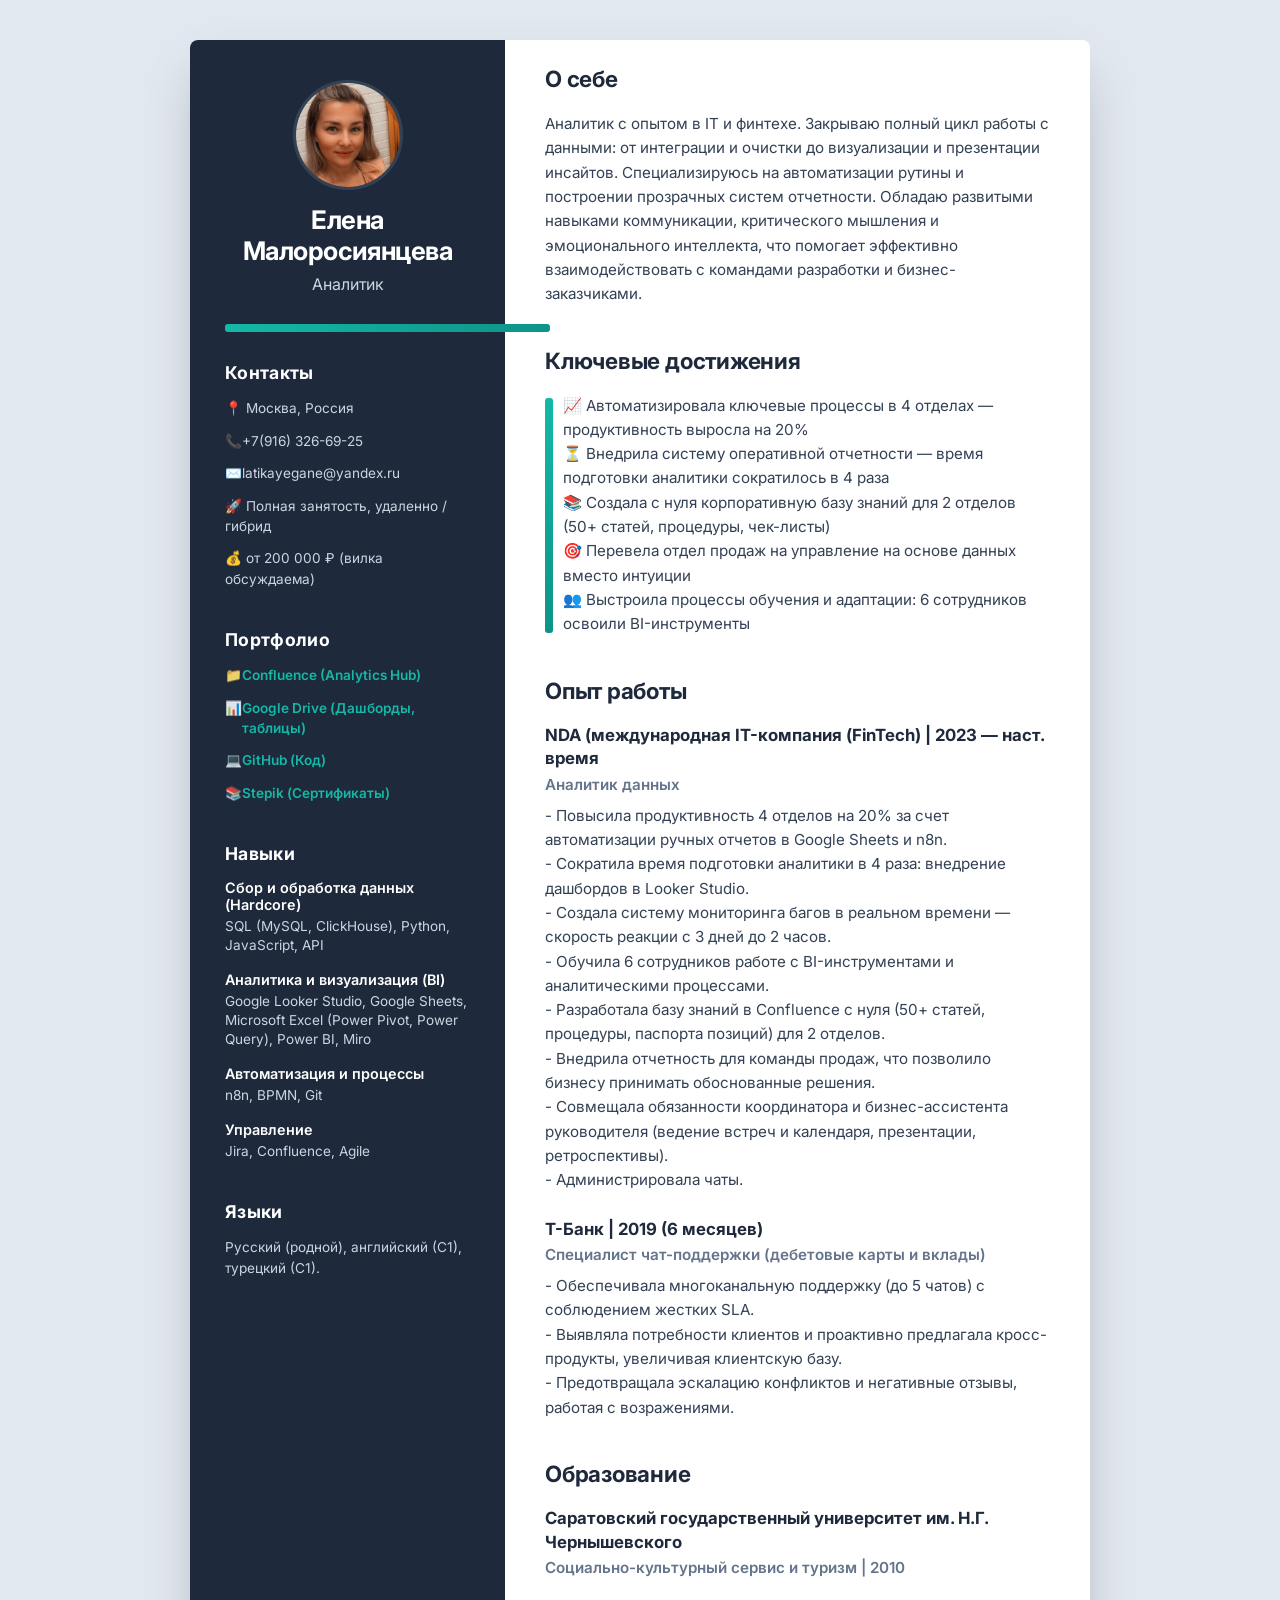
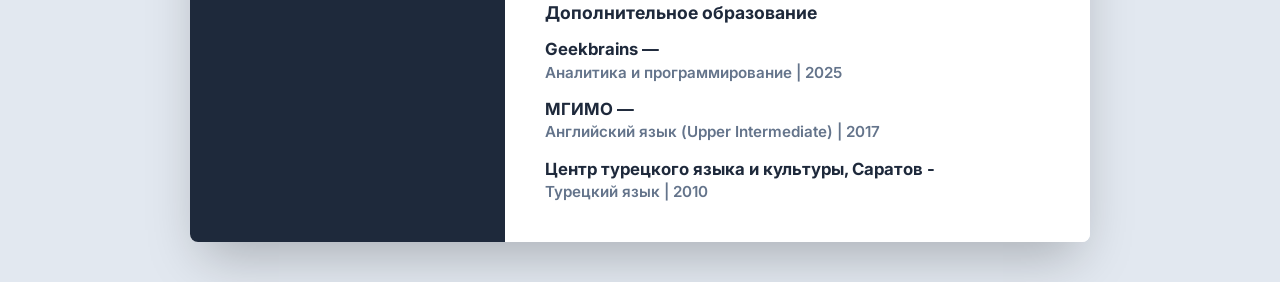
==== index.html @ 86bd7c54 "Update index.html" ====
<!DOCTYPE html>
<html lang="en">
<head>
  <meta charset="UTF-8">
  <meta name="viewport" content="width=device-width, initial-scale=1.0">
  <meta charset="UTF-8">
<meta name="viewport" content="width=device-width, initial-scale=1.0">
<title>Елена Малоросиянцева - Аналитик</title>

 <!-- Yandex.Metrika counter --> 
  <script type="text/javascript">     (function(m,e,t,r,i,k,a){         m[i]=m[i]||function(){(m[i].a=m[i].a||[]).push(arguments)};         m[i].l=1*new Date();         for (var j = 0; j < document.scripts.length; j++) {if (document.scripts[j].src === r) { return; }}         k=e.createElement(t),a=e.getElementsByTagName(t)[0],k.async=1,k.src=r,a.parentNode.insertBefore(k,a)     })(window, document,'script','https://mc.webvisor.org/metrika/tag_ww.js?id=111546210', 'ym');      ym(111546210, 'init', {ssr:true, webvisor:true, trackHash:true, clickmap:true, ecommerce:"dataLayer", referrer: document.referrer, url: location.href, accurateTrackBounce:true, trackLinks:true}); </script> <noscript><div><img src="https://mc.yandex.ru/watch/111546210" style="position:absolute; left:-9999px;" alt="" /></div></noscript> 
  <!-- /Yandex.Metrika counter -->   

  <!-- Google tag (gtag.js) -->
<script async src="https://www.googletagmanager.com/gtag/js?id=G-236CNB1VQT"></script>
<script>
  window.dataLayer = window.dataLayer || [];
  function gtag(){dataLayer.push(arguments);}
  gtag('js', new Date());

  gtag('config', 'G-236CNB1VQT');
</script>
   <!-- /Google tag (gtag.js) -->
  
<link rel="preconnect" href="https://fonts.googleapis.com">
<link rel="preconnect" href="https://fonts.gstatic.com" crossorigin>
<link href="https://fonts.googleapis.com/css2?family=Inter:wght@400;600;700&display=swap" rel="stylesheet">
  <link rel="stylesheet" href="global.css">
  <style id="sections-styles">
/* CSS for section section:Resume */
#section-resume {
  padding: 40px 20px;
  display: flex;
  justify-content: center;
  align-items: flex-start;
  min-height: 100vh;
}

.resume-container {
  display: flex;
  width: 100%;
  max-width: 900px;
  background-color: #ffffff;
  box-shadow: 0 25px 50px -12px rgba(0, 0, 0, 0.25);
  border-radius: 8px;
  overflow: hidden;
}

/* --- Sidebar Styles --- */
.sidebar {
  flex: 0 0 35%;
  background-color: #1e293b;
  color: #ffffff;
  padding: 40px 35px;
  position: relative;
}

.profile-section {
  text-align: center;
  margin-bottom: 25px;
}

.profile-img {
  width: 110px;
  height: 110px;
  border-radius: 50%;
  object-fit: cover;
  margin: 0 auto 15px auto;
  display: block;
  border: 3px solid #334155;
}

.name {
  font-size: 1.6rem;
  font-weight: 700;
  margin: 0 0 8px 0;
  line-height: 1.2;
  letter-spacing: -0.02em;
}

.title {
  font-size: 1rem;
  color: #cbd5e1;
  font-weight: 400;
  margin: 0;
}

/* The green divider that bleeds into the main content */
.divider {
  position: relative;
  width: calc(100% + 80px);
  height: 8px;
  background: linear-gradient(90deg, #14b8a6, #0d9488);
  border-radius: 3px;
  margin: 30px 0;
  z-index: 10;
}

.sidebar-section {
  margin-bottom: 40px;
}

.sidebar-section:last-child {
  margin-bottom: 0;
}

.section-title {
  font-size: 1.1rem;
  font-weight: 700;
  margin: 0 0 15px 0;
  letter-spacing: 0.02em;
}

.info-list {
  list-style: none;
  padding: 0;
  margin: 0;
}

.info-list li {
  font-size: 0.85rem;
  color: #cbd5e1;
  margin-bottom: 12px;
  line-height: 1.5;
  display: flex;
  align-items: flex-start;
}

.info-list li:last-child {
  margin-bottom: 0;
}

.portfolio-list li {
  color: rgba(20, 184, 166, 0.9);
  font-weight: 600;
}

.skill-group {
  margin-bottom: 16px;
}

.skill-group:last-child {
  margin-bottom: 0;
}

.skill-name {
  font-size: 0.9rem;
  font-weight: 600;
  margin-bottom: 4px;
  color: #ffffff;
}

.skill-desc {
  font-size: 0.85rem;
  color: #cbd5e1;
  line-height: 1.4;
}

.languages-text {
  font-size: 0.85rem;
  color: #cbd5e1;
  line-height: 1.5;
  margin: 0;
}

/* --- Main Content Styles --- */
.main-content {
  flex: 1;
  padding: 25px 40px;
  background-color: #ffffff;
}

.content-section {
  margin-bottom: 40px;
}

.content-section:last-child {
  margin-bottom: 0;
}

.content-title {
  font-size: 1.4rem;
  font-weight: 700;
  color: #1e293b;
  margin: 0 0 20px 0;
  letter-spacing: -0.01em;
}

.sub-heading {
  font-size: 1.1rem;
  font-weight: 700;
  color: #1e293b;
  margin: 25px 0 15px 0;
}

.content-text {
  font-size: 0.95rem;
  line-height: 1.6;
  color: #334155;
  margin: 0;
}

.whitespace-pre {
  white-space: pre-line;
}

/* Achievements box with left border */
.achievements-box {
  position: relative;
  padding-left: 18px;
}

.achievements-box::before {
  content: '';
  position: absolute;
  left: 0;
  top: 4px;
  bottom: 4px;
  width: 8px;
  background: linear-gradient(180deg, #14b8a6, #0d9488); /* градиент вертикальный */
  border-radius: 3px;
}

.experience-item {
  margin-bottom: 25px;
}

.experience-item:last-child {
  margin-bottom: 0;
}

.education-item {
  margin-bottom: 15px;
}

.item-header {
  font-size: 1.05rem;
  font-weight: 700;
  color: #1e293b;
  margin-bottom: 4px;
  line-height: 1.4;
}

.item-subtitle {
  font-size: 0.95rem;
  color: #64748b;
  margin-bottom: 10px;
  font-weight: 600;
}

/* --- Links styles --- */
a {
  color: #14b8a6;
  text-decoration: none;
  transition: color 0.2s ease;
}

a:hover {
  color: #ffffff !important;
  text-decoration: underline;
}

.portfolio-list a {
  color: #14b8a6 !important;
}

.portfolio-list a:hover {
  color: #ffffff !important;
}

/* --- Responsive Design --- */
@media (max-width: 768px) {
  #section-resume {
    padding: 20px 10px;
  }
  
  .resume-container {
    flex-direction: column;
  }
  
  .sidebar {
    flex: none;
    width: 100%;
    padding: 30px 20px;
  }
  
  .divider {
    width: 100%;
  }
  
  .main-content {
    flex: none;
    width: 100%;
    padding: 30px 20px;
  }
}
  </style>
  <script src="global.js" defer></script>
</head>
<body>
<section id="section-resume">
  <div class="resume-container">
    
    <!-- Sidebar (Left Column) -->
    <aside class="sidebar">
      <div class="profile-section">
        <img src="images/my_photo.jpg" alt="Елена Малоросиянцева" class="profile-img">
        <h1 class="name">Елена Малоросиянцева</h1>
        <h2 class="title">Аналитик</h2>
      </div>
      
      <div class="divider"></div>
      
      <div class="sidebar-section">
        <h3 class="section-title">Контакты</h3>
        <ul class="info-list">
          <li>📍 Москва, Россия</li>
          <li>📞 <a href="tel:+79163266925" style="color: #cbd5e1; text-decoration: none;">+7(916) 326-69-25</a></li>
          <li>✉️ <a href="https://mail.yandex.ru/compose?to=latikayegane@yandex.ru" target="_blank" rel="noopener noreferrer" style="color: #cbd5e1; text-decoration: none;">latikayegane@yandex.ru</a></li>
          <li>🚀 Полная занятость, удаленно / гибрид</li>
          <li>💰 от 200 000 ₽ (вилка обсуждаема)</li>
        </ul>
      </div>
      
      <div class="sidebar-section">
        <h3 class="section-title">Портфолио</h3>
        <ul class="info-list portfolio-list">
          <li>📁 <a href="https://listenshareanalytics.atlassian.net/wiki/x/dQAC" target="_blank">Confluence (Analytics Hub)</a></li>
          <li>📊 <a href="https://drive.google.com/drive/folders/1682pWZRqctI7lBejN3QwxGaZJj60jbpm?usp=drive_link" target="_blank">Google Drive (Дашборды, таблицы)</a></li>
          <li>💻 <a href="https://github.com/ElenaPhoenix?tab=repositories" target="_blank">GitHub (Код)</a></li>
          <li>📚 <a href="https://stepik.org/users/583419611/profile" target="_blank">Stepik (Сертификаты)</a></li>
        </ul>
      </div>
      
      <div class="sidebar-section">
        <h3 class="section-title">Навыки</h3>
        <div class="skill-group">
          <div class="skill-name">Сбор и обработка данных (Hardcore)</div>
          <div class="skill-desc">SQL (MySQL, ClickHouse), Python, JavaScript, API</div>
        </div>
        <div class="skill-group">
          <div class="skill-name">Аналитика и визуализация (BI)</div>
          <div class="skill-desc">Google Looker Studio, Google Sheets, Microsoft Excel (Power Pivot, Power Query), Power BI, Miro</div>
        </div>
        <div class="skill-group">
          <div class="skill-name">Автоматизация и процессы</div>
          <div class="skill-desc">n8n, BPMN, Git</div>
        </div>
        <div class="skill-group">
          <div class="skill-name">Управление</div>
          <div class="skill-desc">Jira, Confluence, Agile</div>
        </div>
      </div>
      
      <div class="sidebar-section">
        <h3 class="section-title">Языки</h3>
        <p class="languages-text">Русский (родной), английский (С1), турецкий (С1).</p>
      </div>
    </aside>
    
    <!-- Main Content (Right Column) -->
    <main class="main-content">
      
      <div class="content-section">
        <h3 class="content-title">О себе</h3>
        <p class="content-text">Аналитик с опытом в IT и финтехе. Закрываю полный цикл работы с данными: от интеграции и очистки до визуализации и презентации инсайтов. Специализируюсь на автоматизации рутины и построении прозрачных систем отчетности. Обладаю развитыми навыками коммуникации, критического мышления и эмоционального интеллекта, что помогает эффективно взаимодействовать с командами разработки и бизнес-заказчиками.</p>
      </div>
      
      <div class="content-section">
        <h3 class="content-title">Ключевые достижения</h3>
        <div class="achievements-box">
          <p class="content-text whitespace-pre">📈 Автоматизировала ключевые процессы в 4 отделах — продуктивность выросла на 20%
⏳ Внедрила систему оперативной отчетности — время подготовки аналитики сократилось в 4 раза
📚 Создала с нуля корпоративную базу знаний для 2 отделов (50+ статей, процедуры, чек-листы)
🎯 Перевела отдел продаж на управление на основе данных вместо интуиции
👥 Выстроила процессы обучения и адаптации: 6 сотрудников освоили BI-инструменты</p>
        </div>
      </div>
      
      <div class="content-section">
        <h3 class="content-title">Опыт работы</h3>
        
        <div class="experience-item">
          <div class="item-header">NDA (международная IT-компания (FinTech) | 2023 — наст. время</div>
          <div class="item-subtitle">Аналитик данных</div>
          <p class="content-text whitespace-pre">- Повысила продуктивность 4 отделов на 20% за счет автоматизации ручных отчетов в Google Sheets и n8n.
- Сократила время подготовки аналитики в 4 раза: внедрение дашбордов в Looker Studio.
- Создала систему мониторинга багов в реальном времени — скорость реакции с 3 дней до 2 часов.
- Обучила 6 сотрудников работе с BI-инструментами и аналитическими процессами.
- Разработала базу знаний в Confluence с нуля (50+ статей, процедуры, паспорта позиций) для 2 отделов.
- Внедрила отчетность для команды продаж, что позволило бизнесу принимать обоснованные решения.
- Совмещала обязанности координатора и бизнес-ассистента руководителя (ведение встреч и календаря, презентации, ретроспективы).
- Администрировала чаты.</p>
        </div>
        
        <div class="experience-item">
          <div class="item-header">Т-Банк | 2019 (6 месяцев)</div>
          <div class="item-subtitle">Специалист чат-поддержки (дебетовые карты и вклады)</div>
          <p class="content-text whitespace-pre">- Обеспечивала многоканальную поддержку (до 5 чатов) с соблюдением жестких SLA.
- Выявляла потребности клиентов и проактивно предлагала кросс-продукты, увеличивая клиентскую базу.
- Предотвращала эскалацию конфликтов и негативные отзывы, работая с возражениями.</p>
        </div>
      </div>
      
      <div class="content-section">
        <h3 class="content-title">Образование</h3>
        
        <div class="education-item">
          <div class="item-header">Саратовский государственный университет им. Н.Г. Чернышевского</div>
          <div class="item-subtitle">Социально-культурный сервис и туризм | 2010</div>
        </div>
        
        <h4 class="sub-heading">Дополнительное образование</h4>
        
        <div class="education-item">
          <div class="item-header">Geekbrains — <div class="item-subtitle">Аналитика и программирование | 2025</div></div>
        </div>
        <div class="education-item">
          <div class="item-header">МГИМО — <div class="item-subtitle">Английский язык (Upper Intermediate) | 2017</div></div>
        </div>
        <div class="education-item">
          <div class="item-header">Центр турецкого языка и культуры, Саратов - <div class="item-subtitle">Турецкий язык | 2010</div></div>
        </div>
      </div>
      
    </main>
  </div>
</section>
</body>
</html>
---- global.css ----
body {
  font-family: 'Inter', sans-serif;
  margin: 0;
  padding: 0;
  background-color: #e2e8f0;
  color: #1e293b;
  -webkit-font-smoothing: antialiased;
  -moz-osx-font-smoothing: grayscale;
}

* {
  box-sizing: border-box;
}

a {
  text-decoration: none;
  color: #14b8a6;
  transition: color 0.2s ease;
}

a:hover {
  color: #ffffff !important;
  text-decoration: underline;
}
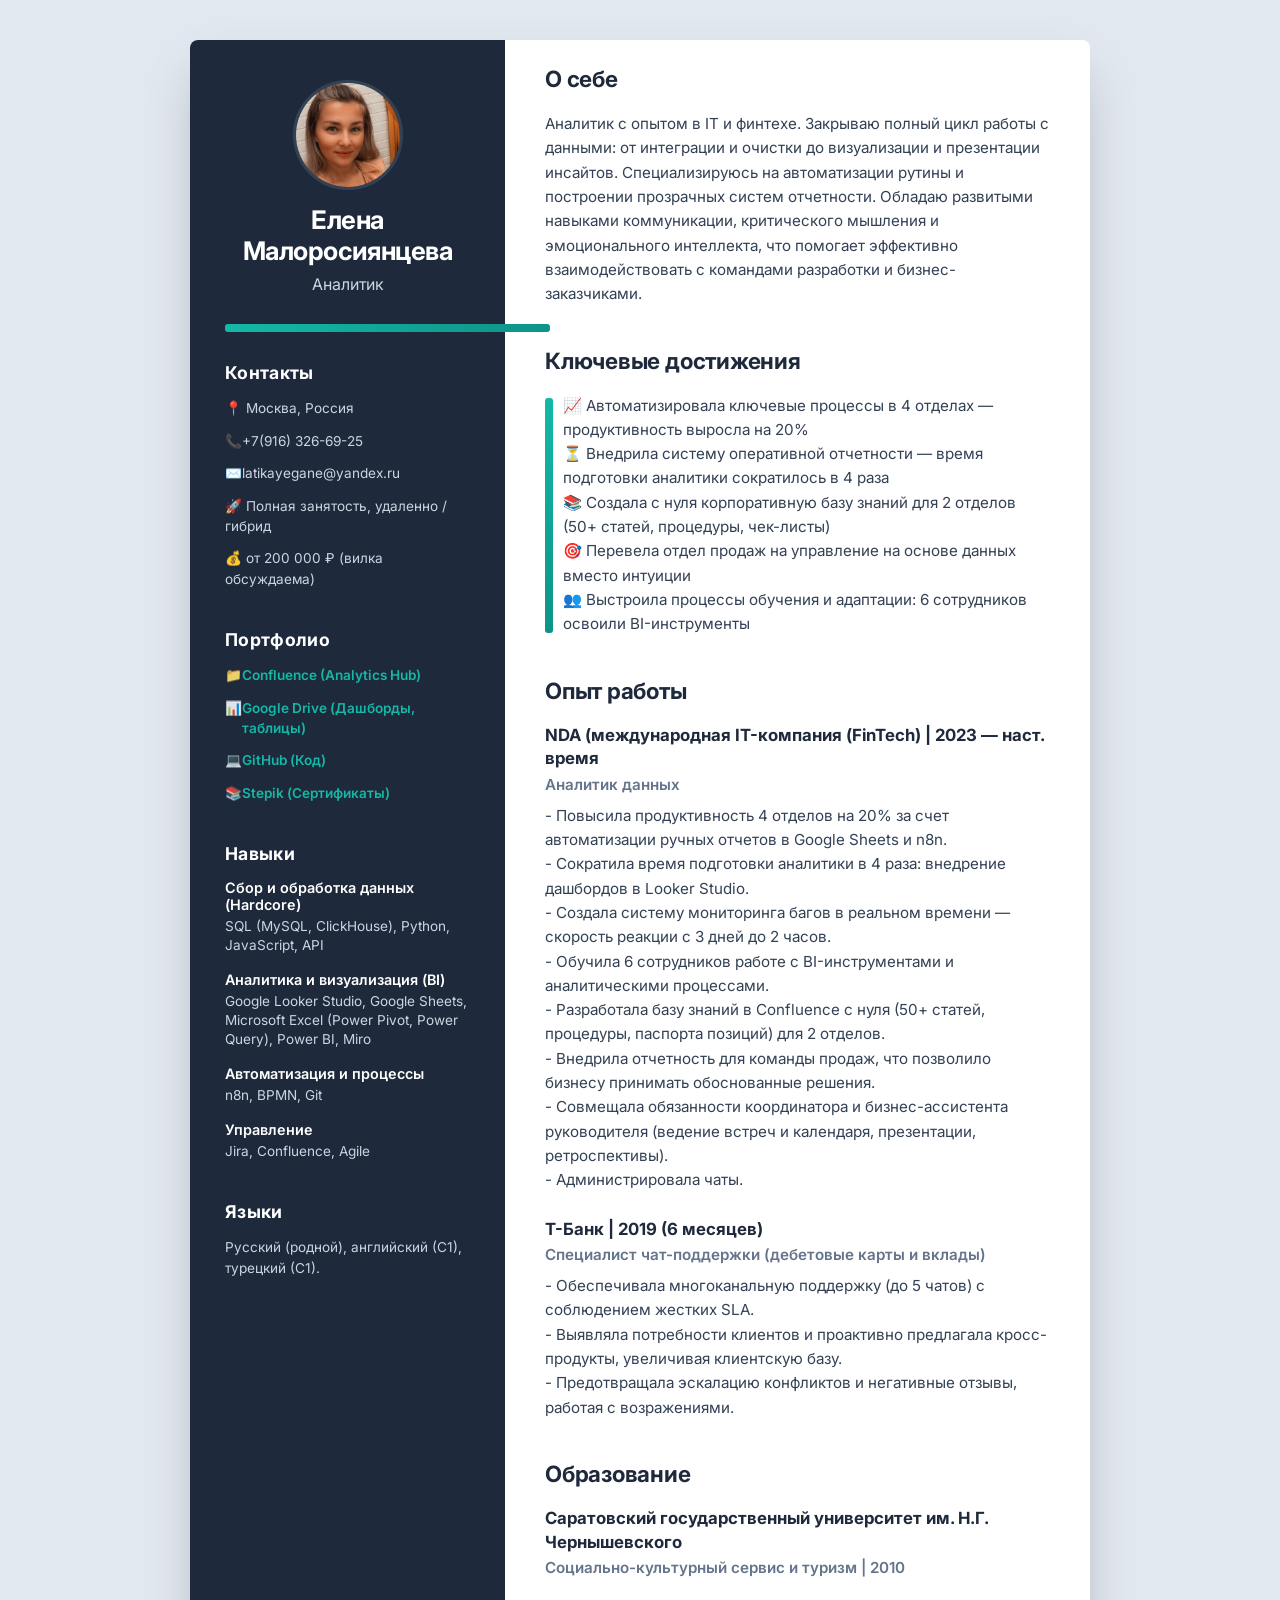
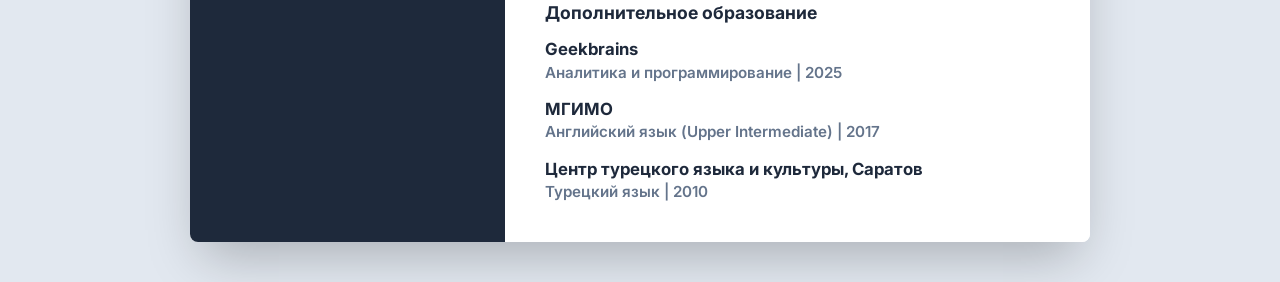
==== commit 0efa52a2: "Update index.html" ====
--- a/index.html
+++ b/index.html
@@ -12,13 +12,13 @@
   <!-- /Yandex.Metrika counter -->   
 
   <!-- Google tag (gtag.js) -->
-<script async src="https://www.googletagmanager.com/gtag/js?id=G-236CNB1VQT"></script>
+<script async src="https://www.googletagmanager.com/gtag/js?id=G-RLBGCTVWVK"></script>
 <script>
   window.dataLayer = window.dataLayer || [];
   function gtag(){dataLayer.push(arguments);}
   gtag('js', new Date());
 
-  gtag('config', 'G-236CNB1VQT');
+  gtag('config', 'G-RLBGCTVWVK');
 </script>
    <!-- /Google tag (gtag.js) -->
   
@@ -413,13 +413,13 @@
         <h4 class="sub-heading">Дополнительное образование</h4>
         
         <div class="education-item">
-          <div class="item-header">Geekbrains — <div class="item-subtitle">Аналитика и программирование | 2025</div></div>
+          <div class="item-header">Geekbrains <div class="item-subtitle">Аналитика и программирование | 2025</div></div>
         </div>
         <div class="education-item">
-          <div class="item-header">МГИМО — <div class="item-subtitle">Английский язык (Upper Intermediate) | 2017</div></div>
+          <div class="item-header">МГИМО <div class="item-subtitle">Английский язык (Upper Intermediate) | 2017</div></div>
         </div>
         <div class="education-item">
-          <div class="item-header">Центр турецкого языка и культуры, Саратов - <div class="item-subtitle">Турецкий язык | 2010</div></div>
+          <div class="item-header">Центр турецкого языка и культуры, Саратов <div class="item-subtitle">Турецкий язык | 2010</div></div>
         </div>
       </div>
       
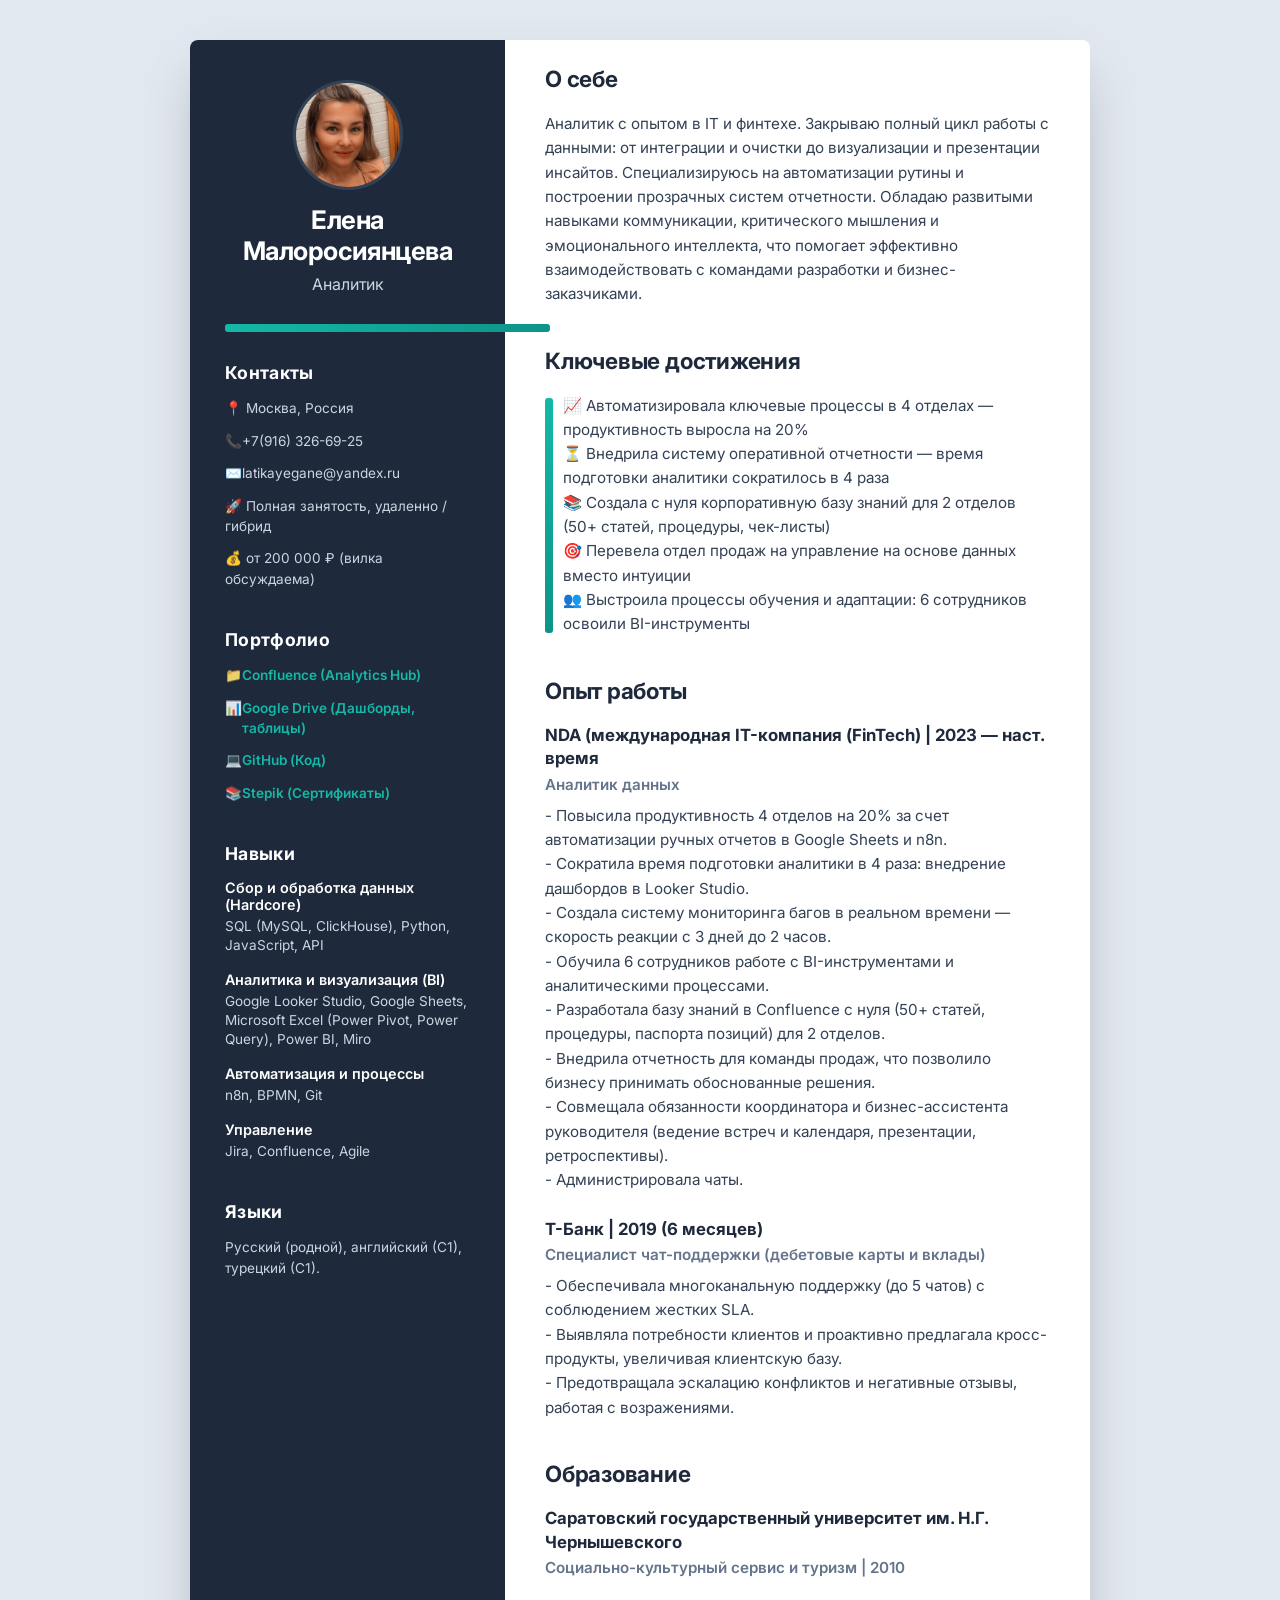
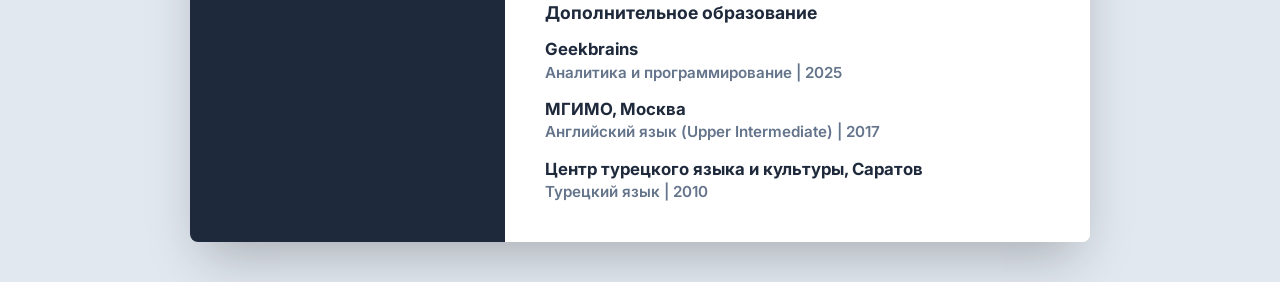
==== commit a88ba675: "Update index.html" ====
--- a/index.html
+++ b/index.html
@@ -416,7 +416,7 @@
           <div class="item-header">Geekbrains <div class="item-subtitle">Аналитика и программирование | 2025</div></div>
         </div>
         <div class="education-item">
-          <div class="item-header">МГИМО <div class="item-subtitle">Английский язык (Upper Intermediate) | 2017</div></div>
+          <div class="item-header">МГИМО, Москва <div class="item-subtitle">Английский язык (Upper Intermediate) | 2017</div></div>
         </div>
         <div class="education-item">
           <div class="item-header">Центр турецкого языка и культуры, Саратов <div class="item-subtitle">Турецкий язык | 2010</div></div>
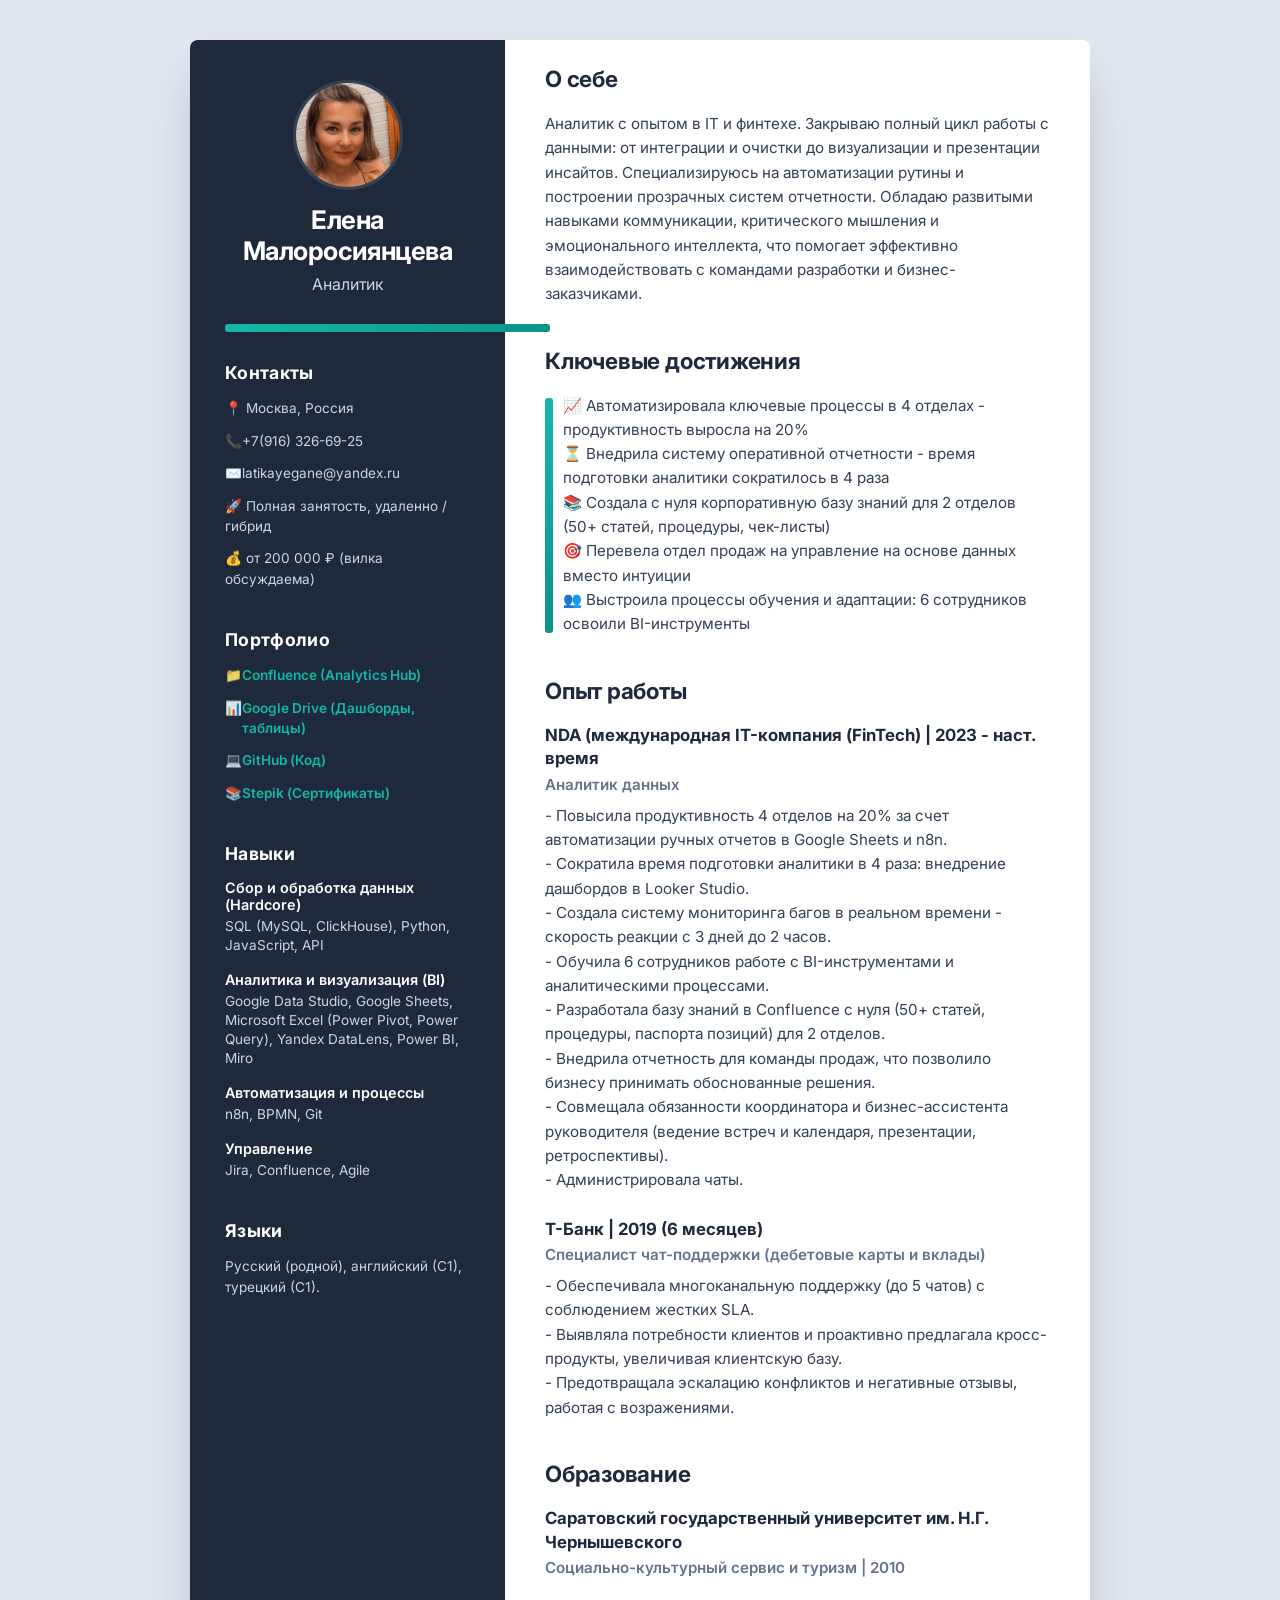
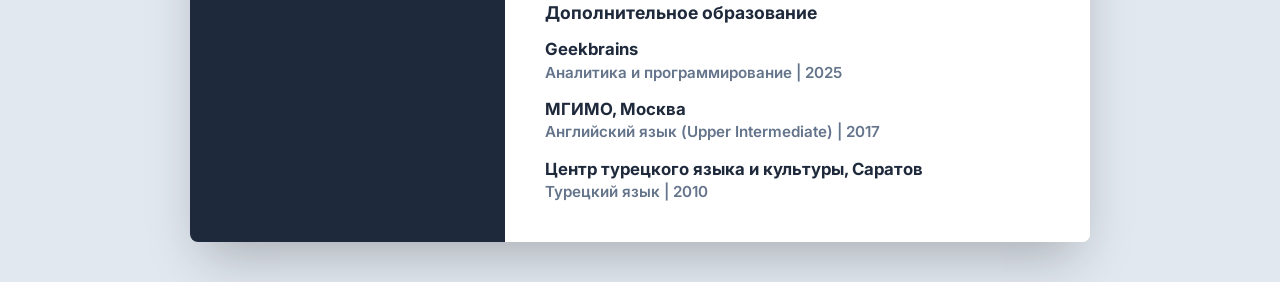
==== commit 43a0d287: "Update index.html" ====
--- a/index.html
+++ b/index.html
@@ -340,7 +340,7 @@
         </div>
         <div class="skill-group">
           <div class="skill-name">Аналитика и визуализация (BI)</div>
-          <div class="skill-desc">Google Looker Studio, Google Sheets, Microsoft Excel (Power Pivot, Power Query), Power BI, Miro</div>
+          <div class="skill-desc">Google Data Studio, Google Sheets, Microsoft Excel (Power Pivot, Power Query), Yandex DataLens, Power BI, Miro</div>
         </div>
         <div class="skill-group">
           <div class="skill-name">Автоматизация и процессы</div>
@@ -369,8 +369,8 @@
       <div class="content-section">
         <h3 class="content-title">Ключевые достижения</h3>
         <div class="achievements-box">
-          <p class="content-text whitespace-pre">📈 Автоматизировала ключевые процессы в 4 отделах — продуктивность выросла на 20%
-⏳ Внедрила систему оперативной отчетности — время подготовки аналитики сократилось в 4 раза
+          <p class="content-text whitespace-pre">📈 Автоматизировала ключевые процессы в 4 отделах - продуктивность выросла на 20%
+⏳ Внедрила систему оперативной отчетности - время подготовки аналитики сократилось в 4 раза
 📚 Создала с нуля корпоративную базу знаний для 2 отделов (50+ статей, процедуры, чек-листы)
 🎯 Перевела отдел продаж на управление на основе данных вместо интуиции
 👥 Выстроила процессы обучения и адаптации: 6 сотрудников освоили BI-инструменты</p>
@@ -381,11 +381,11 @@
         <h3 class="content-title">Опыт работы</h3>
         
         <div class="experience-item">
-          <div class="item-header">NDA (международная IT-компания (FinTech) | 2023 — наст. время</div>
+          <div class="item-header">NDA (международная IT-компания (FinTech) | 2023 - наст. время</div>
           <div class="item-subtitle">Аналитик данных</div>
           <p class="content-text whitespace-pre">- Повысила продуктивность 4 отделов на 20% за счет автоматизации ручных отчетов в Google Sheets и n8n.
 - Сократила время подготовки аналитики в 4 раза: внедрение дашбордов в Looker Studio.
-- Создала систему мониторинга багов в реальном времени — скорость реакции с 3 дней до 2 часов.
+- Создала систему мониторинга багов в реальном времени - скорость реакции с 3 дней до 2 часов.
 - Обучила 6 сотрудников работе с BI-инструментами и аналитическими процессами.
 - Разработала базу знаний в Confluence с нуля (50+ статей, процедуры, паспорта позиций) для 2 отделов.
 - Внедрила отчетность для команды продаж, что позволило бизнесу принимать обоснованные решения.
